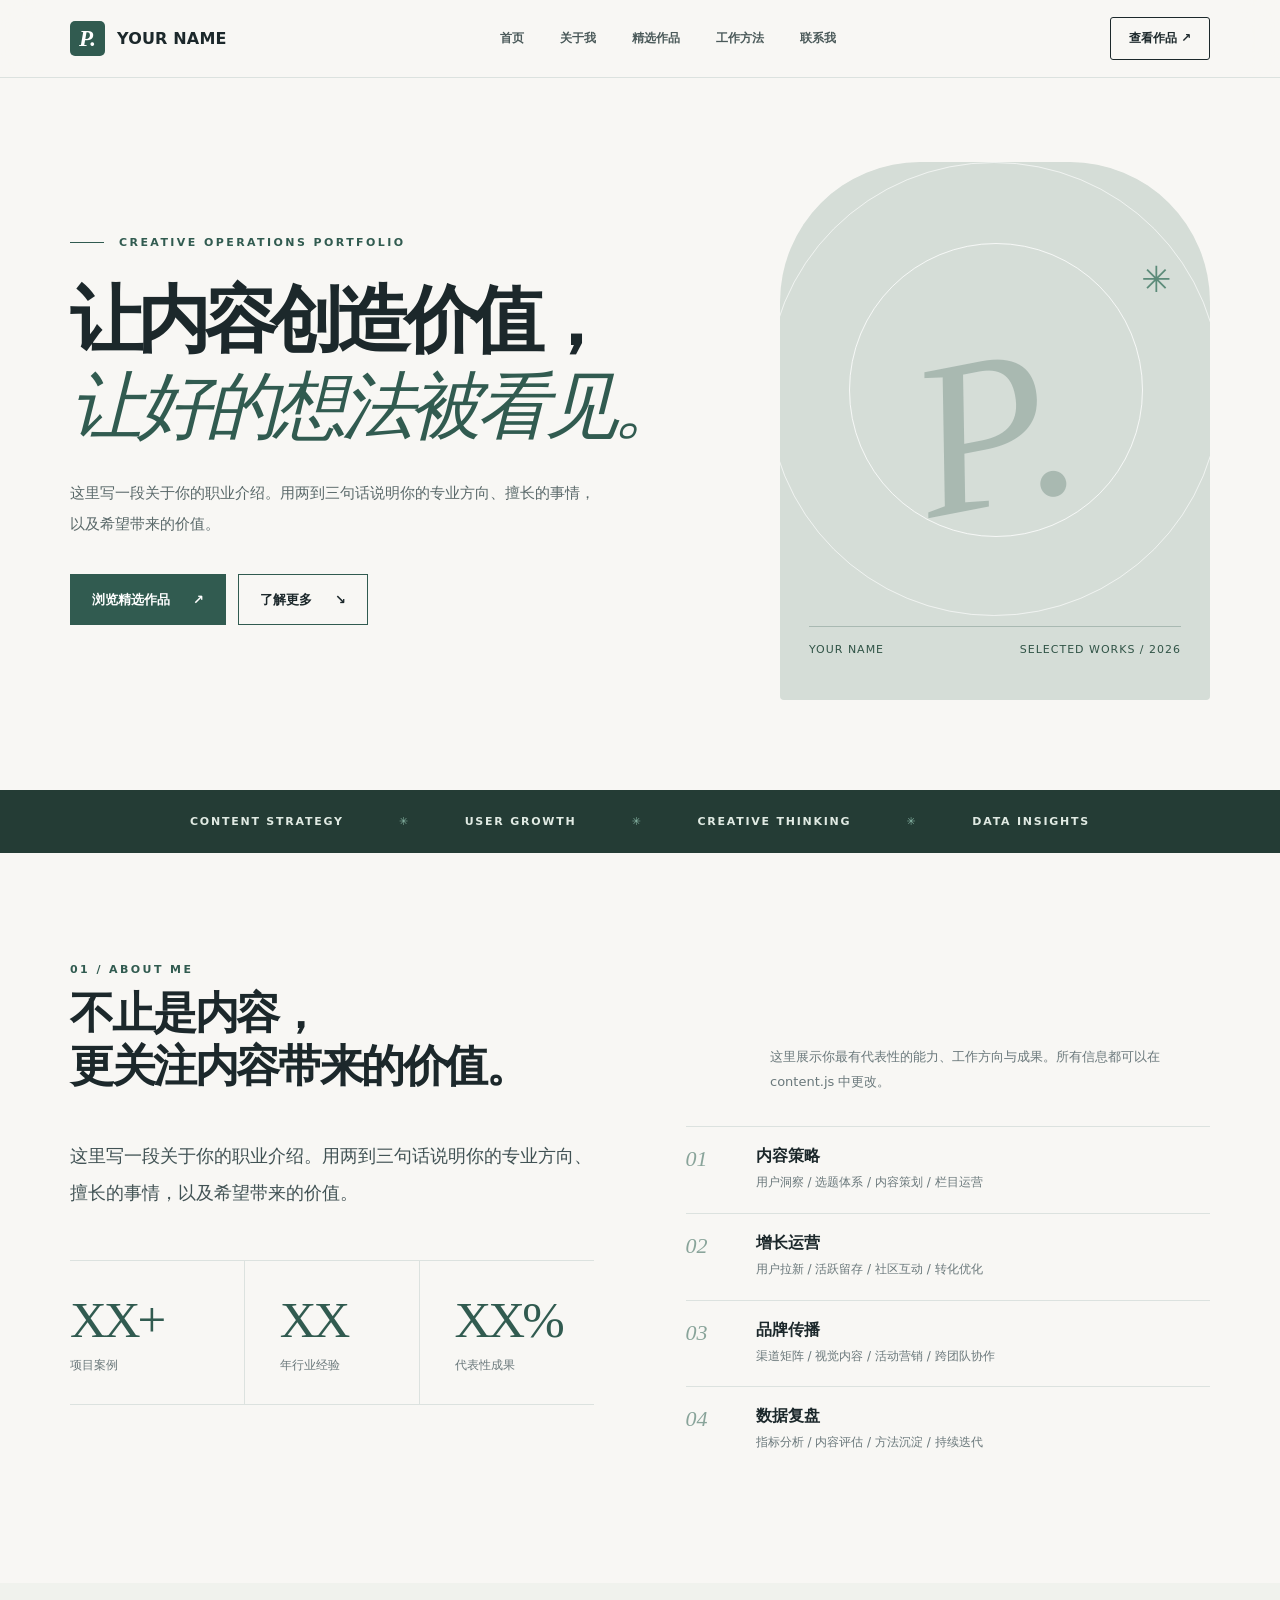
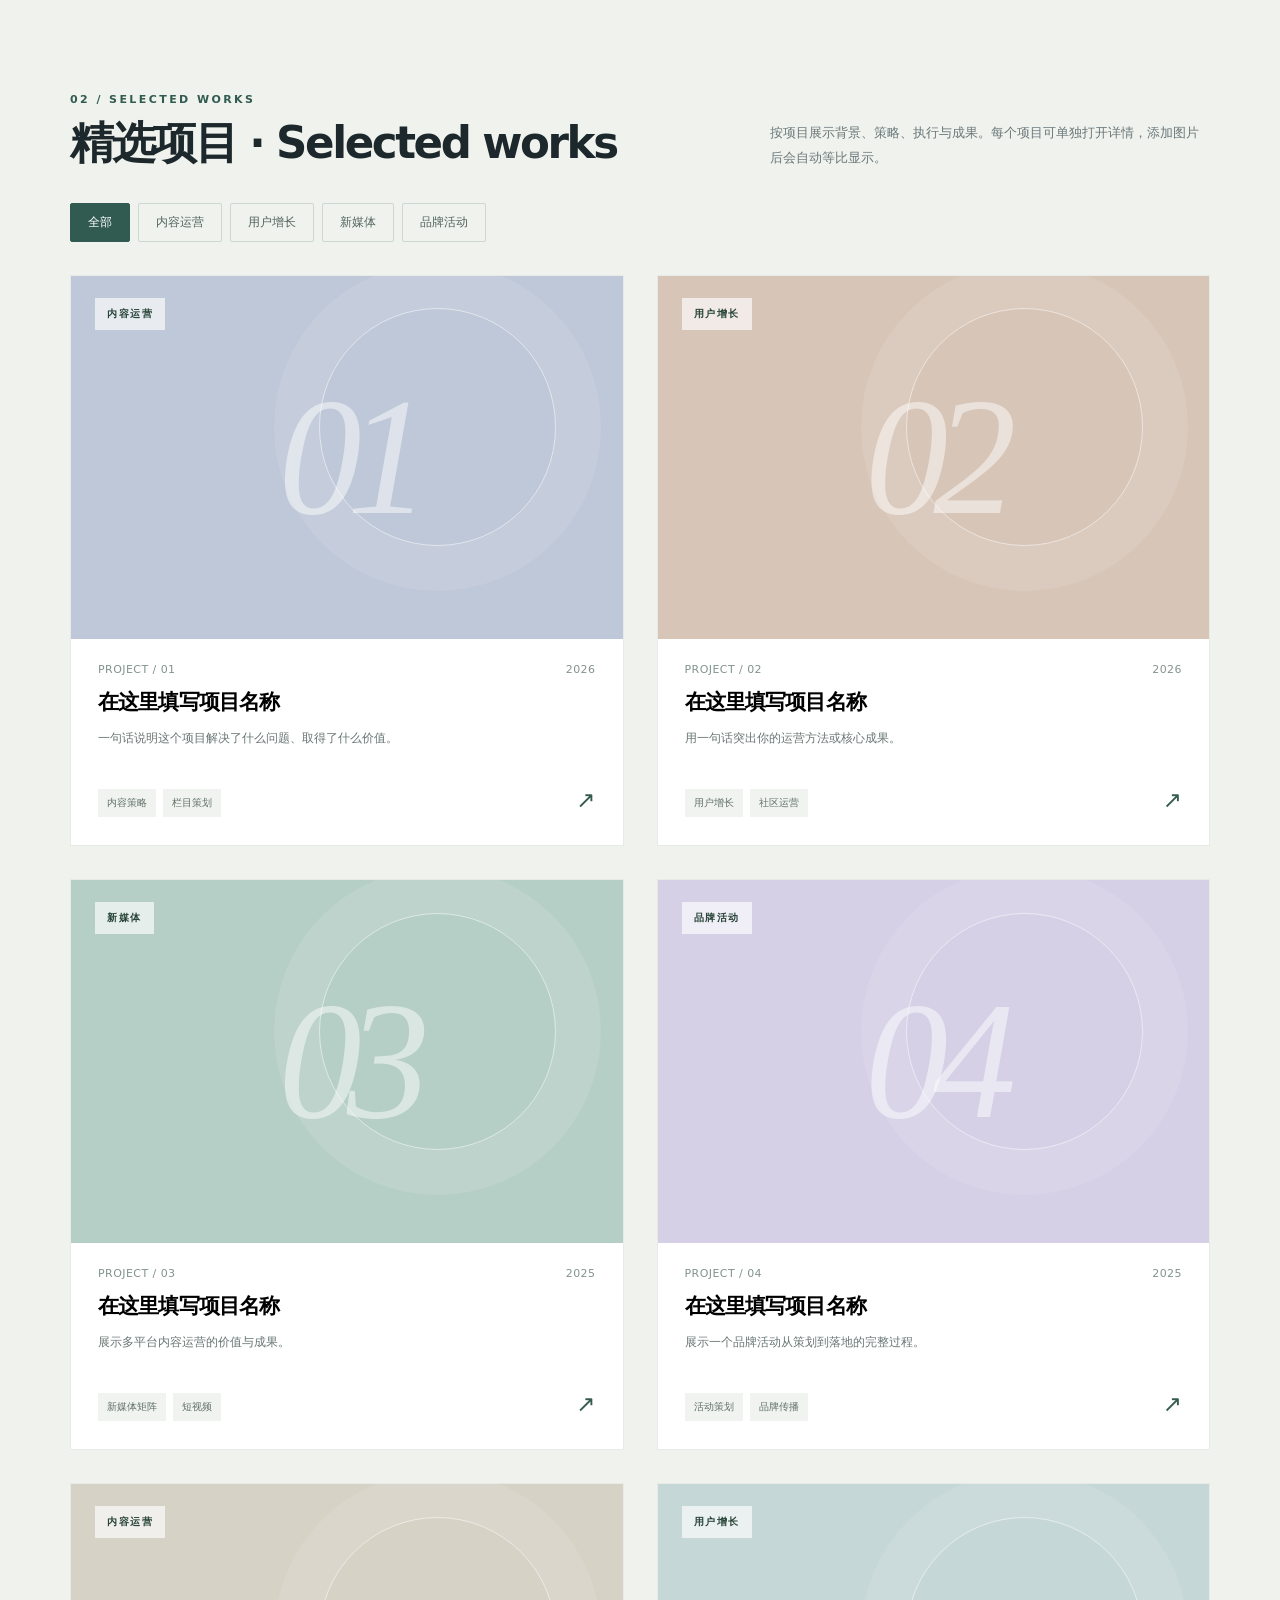
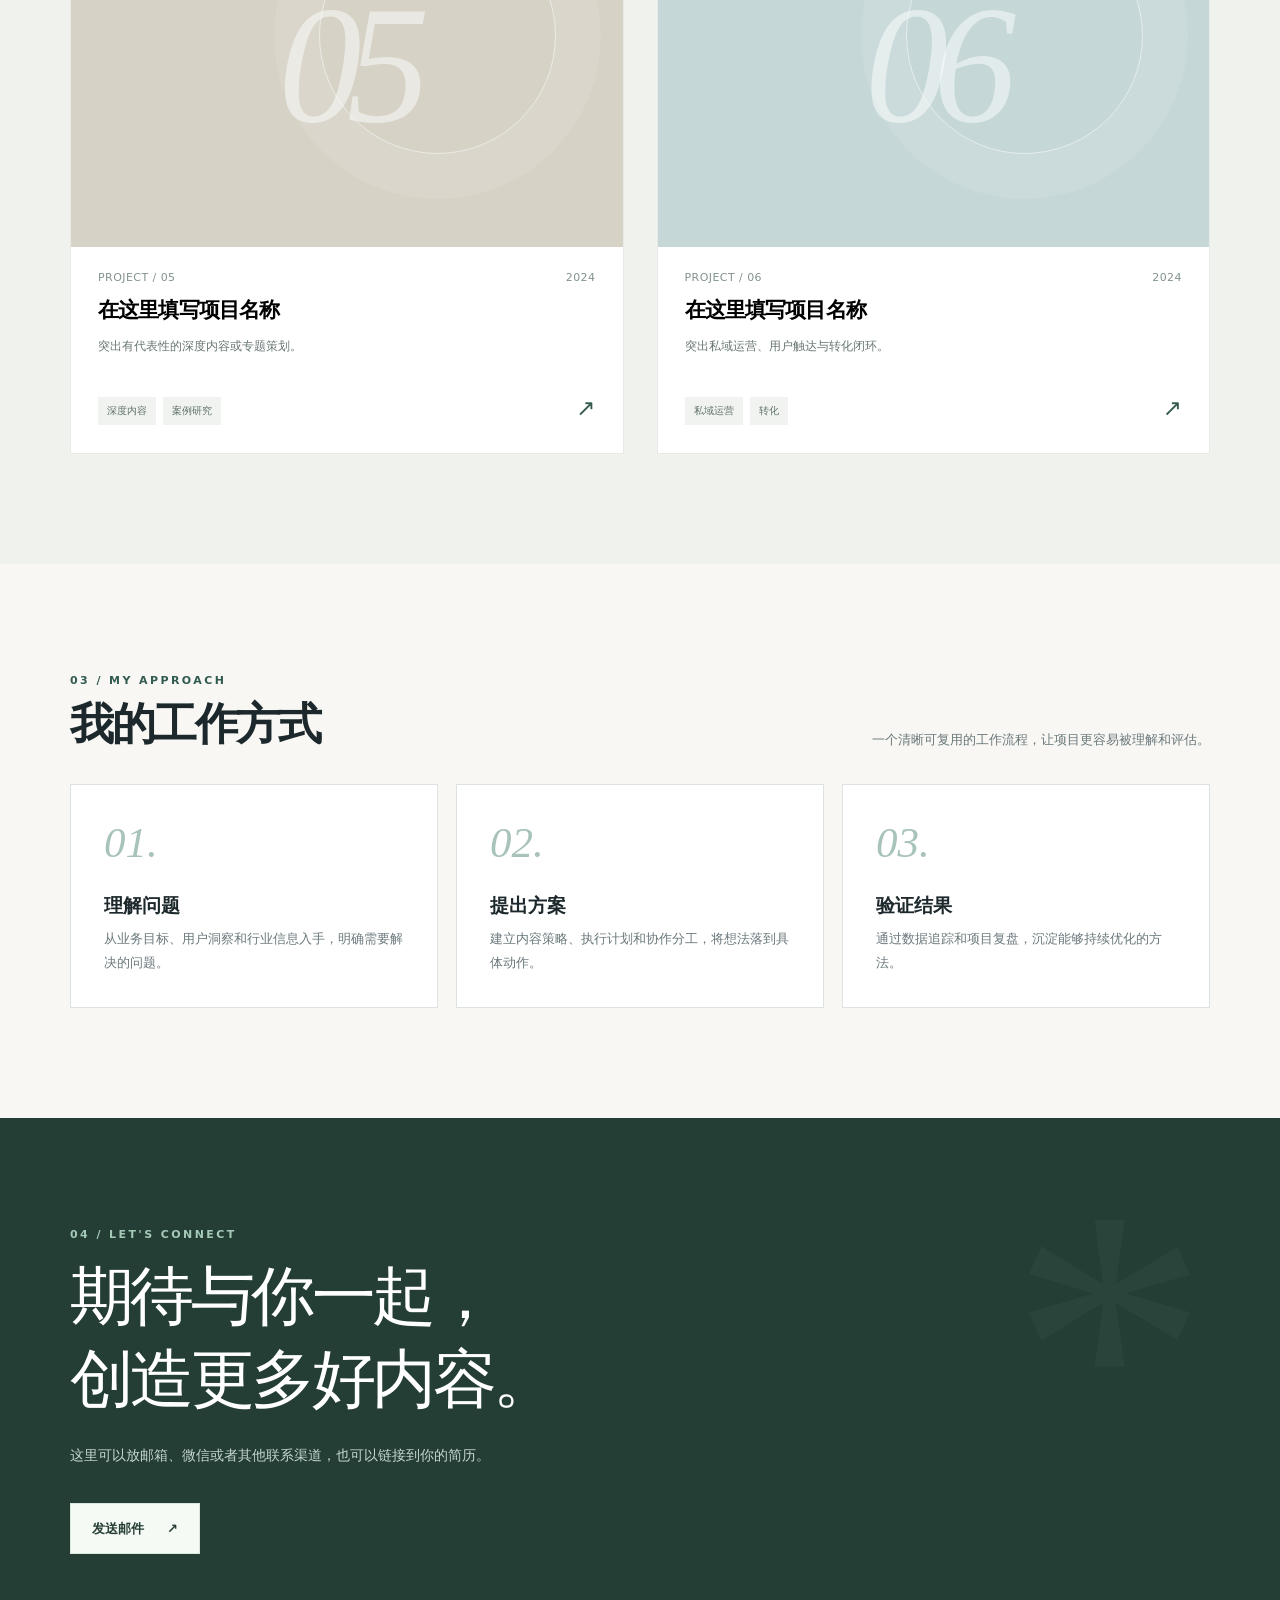
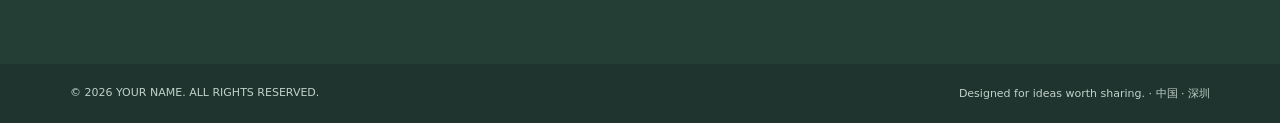
==== index.html @ 435ccd64 "Add files via upload" ====
<!doctype html>
<html lang="zh-CN">
<head>
  <meta charset="utf-8">
  <meta name="viewport" content="width=device-width, initial-scale=1">
  <meta name="theme-color" content="#f8f7f4">
  <title>个人作品集 · Portfolio</title>
  <meta name="description" content="个人内容运营、用户增长与新媒体作品集模板。">
  <style>
    :root{--bg:#f8f7f4;--paper:#fff;--ink:#1c282b;--muted:#6a787b;--edge:#dce2df;--green:#315b50;--green2:#24473e;--soft:#e9eeea;--serif:Georgia,'Times New Roman',serif;--sans:'Noto Sans SC','PingFang SC','Microsoft Yahei',system-ui,sans-serif}
    *{box-sizing:border-box}html{scroll-behavior:smooth;scroll-padding-top:90px}body{margin:0;background:var(--bg);color:var(--ink);font-family:var(--sans);-webkit-font-smoothing:antialiased}body.lock{overflow:hidden}a{color:inherit;text-decoration:none}button{font:inherit;cursor:pointer}button:focus-visible,a:focus-visible{outline:3px solid #80a59b;outline-offset:4px}img{max-width:100%;display:block} ::selection{background:#b9d6ca;color:#132923}
    .container{max-width:1230px;padding:0 45px;margin:auto}.eyebrow{font-size:11px;letter-spacing:.22em;font-weight:700;color:var(--green);text-transform:uppercase}.sectionHead{display:flex;align-items:end;justify-content:space-between;gap:25px;margin-bottom:32px}.sectionHead h2{font-size:clamp(28px,3.4vw,46px);letter-spacing:-.055em;line-height:1.24;margin:11px 0 0;font-weight:660}.sectionHead p{max-width:440px;line-height:1.9;font-size:13px;color:var(--muted);margin:0}
    header{height:78px;position:sticky;top:0;z-index:30;background:rgba(248,247,244,.92);backdrop-filter:blur(18px);border-bottom:1px solid var(--edge)}.topbar{height:100%;display:flex;align-items:center;justify-content:space-between;gap:20px}.brand{display:flex;gap:12px;align-items:center;font-weight:750;font-size:16px;letter-spacing:.01em}.logo{display:grid;place-items:center;background:var(--green);color:white;width:35px;height:35px;font:italic bold 23px var(--serif);border-radius:5px}.topbar nav{display:flex;gap:36px;font-size:12px;font-weight:650;color:#4b5a5a}.topbar nav a:hover{color:var(--green)}.navRight{display:flex;align-items:center;gap:12px}.navAction{font-size:12px;border:1px solid var(--ink);padding:12px 18px;border-radius:3px;font-weight:700;transition:.2s}.navAction:hover{background:var(--ink);color:white}.hamburger{display:none;border:0;background:transparent;padding:8px;font-size:23px}
    .hero{padding-top:84px;padding-bottom:90px}.heroGrid{display:grid;grid-template-columns:1.18fr .82fr;gap:8%;align-items:center}.hero .subline{display:flex;align-items:center;gap:15px;margin-bottom:28px}.smallRule{width:34px;height:1px;background:var(--green)}.hero h1{font-size:clamp(50px,5.7vw,88px);letter-spacing:-.085em;line-height:1.19;margin:0 0 27px;font-weight:650}.hero h1 .line{display:block}.hero h1 .em{color:var(--green);font-family:var(--serif);font-style:italic;font-weight:500;letter-spacing:-.07em}.heroCopy{color:#5a696a;font-size:15px;line-height:2.05;max-width:525px;margin-bottom:35px}.actions{display:flex;flex-wrap:wrap;gap:12px}.btn{border:1px solid var(--green);display:inline-flex;align-items:center;justify-content:center;gap:23px;padding:15px 21px;font-size:13px;font-weight:670;min-height:51px;transition:.2s}.btn.primary{background:var(--green);color:white}.btn.primary:hover{background:var(--green2);transform:translateY(-2px)}.btn.secondary:hover{background:var(--soft)}.heroVisual{background:#d5ddd7;aspect-ratio:4/5;min-height:400px;position:relative;overflow:hidden;border-radius:140px 140px 4px 4px;display:flex;flex-direction:column;align-items:center;justify-content:center;isolation:isolate}.heroVisual:before{content:'';width:68%;aspect-ratio:1;position:absolute;border:1px solid rgba(255,255,255,.8);border-radius:50%;top:15%;left:16%}.heroVisual:after{content:'';width:105%;aspect-ratio:1;position:absolute;border:1px solid rgba(255,255,255,.65);border-radius:50%;top:0;left:-3%}.heroGiant{font:italic 220px var(--serif);color:rgba(42,83,69,.26);z-index:-1;transform:rotate(-11deg)}.heroCaption{position:absolute;bottom:28px;left:29px;right:29px;padding:16px 0;border-top:1px solid rgba(39,75,67,.25);display:flex;justify-content:space-between;font-size:11px;letter-spacing:.09em;color:#315447}.floatingMark{position:absolute;top:18%;right:9%;font-size:36px;color:#5c8b79}
    .ticker{background:#243c35;color:#e0eae3;overflow:hidden}.tickerIn{height:63px;display:flex;align-items:center;gap:55px;white-space:nowrap;font-size:11px;letter-spacing:.16em;font-weight:650;justify-content:center}.tickerDot{color:#87b4a4}
    section{padding:110px 0}.stats{display:grid;grid-template-columns:repeat(3,1fr);border-top:1px solid var(--edge);border-bottom:1px solid var(--edge);margin-top:48px}.stat{padding:30px 25px 30px 0;border-right:1px solid var(--edge)}.stat:not(:first-child){padding-left:35px}.stat:last-child{border:0}.stat strong{font:normal 51px var(--serif);color:var(--green);letter-spacing:-.06em}.stat small{display:block;font-size:12px;color:var(--muted);padding-top:8px}.aboutGrid{display:grid;grid-template-columns:1fr 1fr;gap:8%}.aboutGrid .desc{font-size:18px;line-height:2.05;color:#415254;margin-top:12px}.capability{border-top:1px solid var(--edge);padding:19px 0;display:grid;grid-template-columns:54px 1fr;gap:16px}.capability .num{color:#89a49a;font:italic 22px var(--serif)}.capability h3{margin:0 0 5px;font-size:16px}.capability p{margin:0;color:var(--muted);font-size:12px;line-height:1.8}
    .work{background:#f0f2ed}.filterBar{display:flex;flex-wrap:wrap;gap:8px;margin-bottom:33px}.filter{border:1px solid #cdd8d2;background:transparent;padding:10px 17px;border-radius:2px;font-size:12px;color:#52655e;transition:.2s}.filter.active,.filter:hover{background:#315b50;border-color:#315b50;color:white}.projectGrid{display:grid;grid-template-columns:repeat(2,minmax(0,1fr));gap:33px}.projectCard{background:var(--paper);overflow:hidden;border:1px solid #e7eae6;transition:.3s;cursor:pointer;display:block;text-align:left;padding:0;width:100%}.projectCard:hover{transform:translateY(-5px);box-shadow:0 22px 45px #21413212}.projectImage{aspect-ratio:1.52;position:relative;display:flex;justify-content:center;align-items:center;overflow:hidden;background:var(--accent)}.projectImage img{width:100%;height:100%;object-fit:contain}.projectImage.hasImage{background:#eceeeb}.projectImage .placeholder{font:italic clamp(100px,13vw,200px) var(--serif);color:#ffffff7d;letter-spacing:-.09em;line-height:1;user-select:none}.projectImage .orb{position:absolute;width:43%;aspect-ratio:1;right:12%;top:9%;border-radius:50%;border:1px solid #ffffff8a;box-shadow:0 0 0 45px #ffffff17}.coverLabel{position:absolute;top:22px;left:24px;letter-spacing:.16em;font-size:10px;font-weight:800;color:#284438;background:#ffffffa6;padding:9px 12px}.projectBody{padding:24px 27px 28px}.meta{display:flex;justify-content:space-between;gap:12px;color:#82938d;font-size:11px;margin-bottom:12px;letter-spacing:.04em}.projectBody h3{font-size:21px;letter-spacing:-.04em;margin:0 0 10px;line-height:1.4}.projectBody p{font-size:12px;color:#687674;line-height:1.9;min-height:45px;margin:0 0 17px}.tagRow{display:flex;flex-wrap:wrap;gap:7px}.tag{background:#f0f3ef;padding:7px 9px;color:#607168;font-size:10px}.projectArrow{margin-left:auto;color:#355b4f;font-size:23px;line-height:1}.empty{padding:50px 0;color:var(--muted)}
    .processGrid{display:grid;grid-template-columns:repeat(3,1fr);gap:18px}.step{background:white;padding:33px;min-height:216px;border:1px solid var(--edge)}.step span{font:italic 43px var(--serif);color:#a8c3b8}.step h3{font-size:19px;margin:26px 0 8px}.step p{color:var(--muted);font-size:13px;line-height:1.8;margin:0}
    .contact{background:#243e35;color:#fff;overflow:hidden;position:relative}.contact:after{content:'*';position:absolute;right:7%;top:0;font:italic 400px var(--serif);color:#ffffff07;pointer-events:none}.contact h2{font-size:clamp(42px,5vw,70px);font-weight:500;letter-spacing:-.055em;line-height:1.3;margin:14px 0 20px}.contact p{font-size:14px;color:#c5d6cf;line-height:1.9}.contact .btn{border-color:#dbe6dd;color:#253e35;background:#f6faf5;margin-top:21px}.contact .btn:hover{background:#dfefe4}.contact .eyebrow{color:#a5cab8}footer{background:#1f342e;padding:22px 0;color:#c2d1c9;font-size:11px}footer .container{display:flex;justify-content:space-between;gap:20px}
    .overlay{position:fixed;inset:0;background:#15231de0;z-index:70;display:none;align-items:center;justify-content:center;padding:22px}.overlay.open{display:flex}.dialog{width:min(100%,970px);max-height:93vh;overflow-y:auto;background:#fafbf8;position:relative;padding:52px 60px 60px;border-radius:3px}.close{position:sticky;display:block;margin-left:auto;top:0;z-index:5;background:white;border:1px solid #d3ded6;width:39px;height:39px;font-size:20px}.dialog .eyebrow{margin-top:-22px}.dialog h2{font-size:clamp(28px,4vw,48px);letter-spacing:-.05em;margin:13px 0 12px}.dialog .lede{font-size:15px;color:#6b7973;line-height:1.9;margin-bottom:35px}.detailHero{aspect-ratio:2.15;background:#e1e8df;display:grid;place-items:center;overflow:hidden;margin-bottom:38px;position:relative}.detailHero img{width:100%;height:100%;object-fit:contain}.detailHero span{font:italic 140px var(--serif);color:#fff9}.detailGrid{display:grid;grid-template-columns:180px 1fr;gap:30px;border-top:1px solid #d8e1dc;padding:20px 0}.detailGrid h3{font-size:12px;color:#738479;margin:0;font-weight:700}.detailGrid p,.detailGrid li{font-size:14px;line-height:1.95;color:#324841;margin:0}.detailGrid ol{padding-left:19px;margin:0}.gallery{display:grid;grid-template-columns:repeat(2,1fr);gap:15px;margin-top:30px}.gallery button{padding:0;border:0;background:white;cursor:zoom-in}.gallery img{width:100%;height:auto;display:block}.lightbox{position:fixed;inset:0;background:#0b1717ec;z-index:90;display:none;align-items:center;justify-content:center;padding:25px;cursor:zoom-out}.lightbox.open{display:flex}.lightbox img{max-width:95vw;max-height:90vh;width:auto;height:auto;object-fit:contain}
    @media(max-width:900px){.container{padding:0 28px}.heroGrid{gap:5%}.hero h1{font-size:clamp(44px,6vw,74px)}.heroVisual{min-height:320px}.heroGiant{font-size:170px}.projectGrid{gap:20px}}
    @media(max-width:690px){header{height:67px}.container{padding:0 20px}.topbar nav{display:none;position:absolute;top:67px;left:0;right:0;background:var(--bg);padding:23px;flex-direction:column;gap:25px;border-bottom:1px solid var(--edge)}.topbar nav.show{display:flex}.hamburger{display:block}.navAction{padding:10px 12px}.hero{padding-top:52px;padding-bottom:60px}.heroGrid{grid-template-columns:1fr;gap:43px}.hero h1{font-size:clamp(42px,11vw,72px)}.heroVisual{width:100%;max-width:450px;margin:auto;min-height:340px;aspect-ratio:1/1}.heroGiant{font-size:150px}.tickerIn{justify-content:flex-start;gap:27px;font-size:10px;overflow:hidden}.sectionHead{display:block}.sectionHead p{margin-top:14px}section{padding:70px 0}.aboutGrid{grid-template-columns:1fr;gap:32px}.stats{margin-top:30px}.stat{padding:22px 10px 20px 0}.stat:not(:first-child){padding-left:15px}.stat strong{font-size:32px}.stat small{font-size:10px}.projectGrid{grid-template-columns:1fr;gap:22px}.projectBody p{min-height:0}.processGrid{grid-template-columns:1fr}.step{min-height:0}.contact h2{font-size:42px}footer .container{flex-wrap:wrap}.dialog{padding:25px 23px 38px;max-height:95vh}.dialog .eyebrow{margin-top:0}.detailGrid{grid-template-columns:1fr;gap:12px}.gallery{grid-template-columns:1fr}}
    @media(prefers-reduced-motion:reduce){html{scroll-behavior:auto}.projectCard,.btn{transition:none}}
  </style>
  <script defer src="content.js"></script>
  <script defer src="site-loader.js"></script>
  <script defer src="script.js"></script>
</head>
<body>
<header><div class="container topbar">
  <a class="brand" href="#home"><span class="logo">P.</span><span id="navBrand">PORTFOLIO</span></a>
  <nav id="mainNav" aria-label="主导航"><a href="#home">首页</a><a href="#about">关于我</a><a href="#works">精选作品</a><a href="#method">工作方法</a><a href="#contact">联系我</a></nav>
  <div class="navRight"><a class="navAction" href="#works">查看作品 ↗</a><button class="hamburger" id="menuBtn" aria-label="打开菜单" aria-expanded="false">☰</button></div>
</div></header>
<main>
  <div id="home" class="container hero"><div class="heroGrid">
    <div><div class="subline"><span class="smallRule"></span><span class="eyebrow">CREATIVE OPERATIONS PORTFOLIO</span></div>
      <h1 id="tagline">让内容创造价值，<span class="line em">让好的想法被看见。</span></h1>
      <div class="heroCopy" id="intro"></div>
      <div class="actions"><a class="btn primary" href="#works">浏览精选作品 <span aria-hidden="true">↗</span></a><a class="btn secondary" href="#about">了解更多 <span aria-hidden="true">↘</span></a></div>
    </div>
    <div class="heroVisual" aria-label="装饰性视觉区，可自行替换为照片"><span class="floatingMark">✳</span><div class="heroGiant">P.</div><div class="heroCaption"><span id="coverName">YOUR NAME</span><span>SELECTED WORKS / 2026</span></div></div>
  </div></div>
  <div class="ticker"><div class="container tickerIn"><span>CONTENT STRATEGY</span><span class="tickerDot">✳</span><span>USER GROWTH</span><span class="tickerDot">✳</span><span>CREATIVE THINKING</span><span class="tickerDot">✳</span><span>DATA INSIGHTS</span></div></div>
  <section id="about"><div class="container"><div class="sectionHead"><div><div class="eyebrow">01 / ABOUT ME</div><h2>不止是内容，<br>更关注内容带来的价值。</h2></div><p>这里展示你最有代表性的能力、工作方向与成果。所有信息都可以在 content.js 中更改。</p></div>
    <div class="aboutGrid"><div><p class="desc" id="aboutDesc"></p><div class="stats" id="stats"></div></div><div id="expertise"></div></div>
  </div></section>
  <section class="work" id="works"><div class="container"><div class="sectionHead"><div><div class="eyebrow">02 / SELECTED WORKS</div><h2>精选项目 · Selected works</h2></div><p>按项目展示背景、策略、执行与成果。每个项目可单独打开详情，添加图片后会自动等比显示。</p></div><div id="filters" class="filterBar" role="group" aria-label="按项目类型筛选"></div><div class="projectGrid" id="projectGrid"></div></div></section>
  <section id="method"><div class="container"><div class="sectionHead"><div><div class="eyebrow">03 / MY APPROACH</div><h2>我的工作方式</h2></div><p>一个清晰可复用的工作流程，让项目更容易被理解和评估。</p></div><div class="processGrid"><article class="step"><span>01.</span><h3>理解问题</h3><p>从业务目标、用户洞察和行业信息入手，明确需要解决的问题。</p></article><article class="step"><span>02.</span><h3>提出方案</h3><p>建立内容策略、执行计划和协作分工，将想法落到具体动作。</p></article><article class="step"><span>03.</span><h3>验证结果</h3><p>通过数据追踪和项目复盘，沉淀能够持续优化的方法。</p></article></div></div></section>
  <section class="contact" id="contact"><div class="container"><div class="eyebrow">04 / LET'S CONNECT</div><h2>期待与你一起，<br>创造更多好内容。</h2><p>这里可以放邮箱、微信或者其他联系渠道，也可以链接到你的简历。</p><a id="emailLink" class="btn" href="mailto:yourname@example.com">发送邮件 <span>↗</span></a><span id="resumeSlot"></span></div></section>
</main>
<footer><div class="container"><span>© <span id="year"></span> <span id="footerName">YOUR NAME</span>. ALL RIGHTS RESERVED.</span><span>Designed for ideas worth sharing. · <span id="footerLocation"></span></span></div></footer>
<div class="overlay" id="overlay" role="presentation"><div class="dialog" id="dialog" role="dialog" aria-modal="true" aria-label="项目详情" tabindex="-1"><button class="close" id="closeModal" aria-label="关闭详情">×</button><div id="detailContent"></div></div></div>
<div class="lightbox" id="lightbox" role="dialog" aria-modal="true" aria-label="放大查看作品图片" tabindex="-1"><img id="lightboxImage" alt="作品图片放大预览"></div>
</body></html>
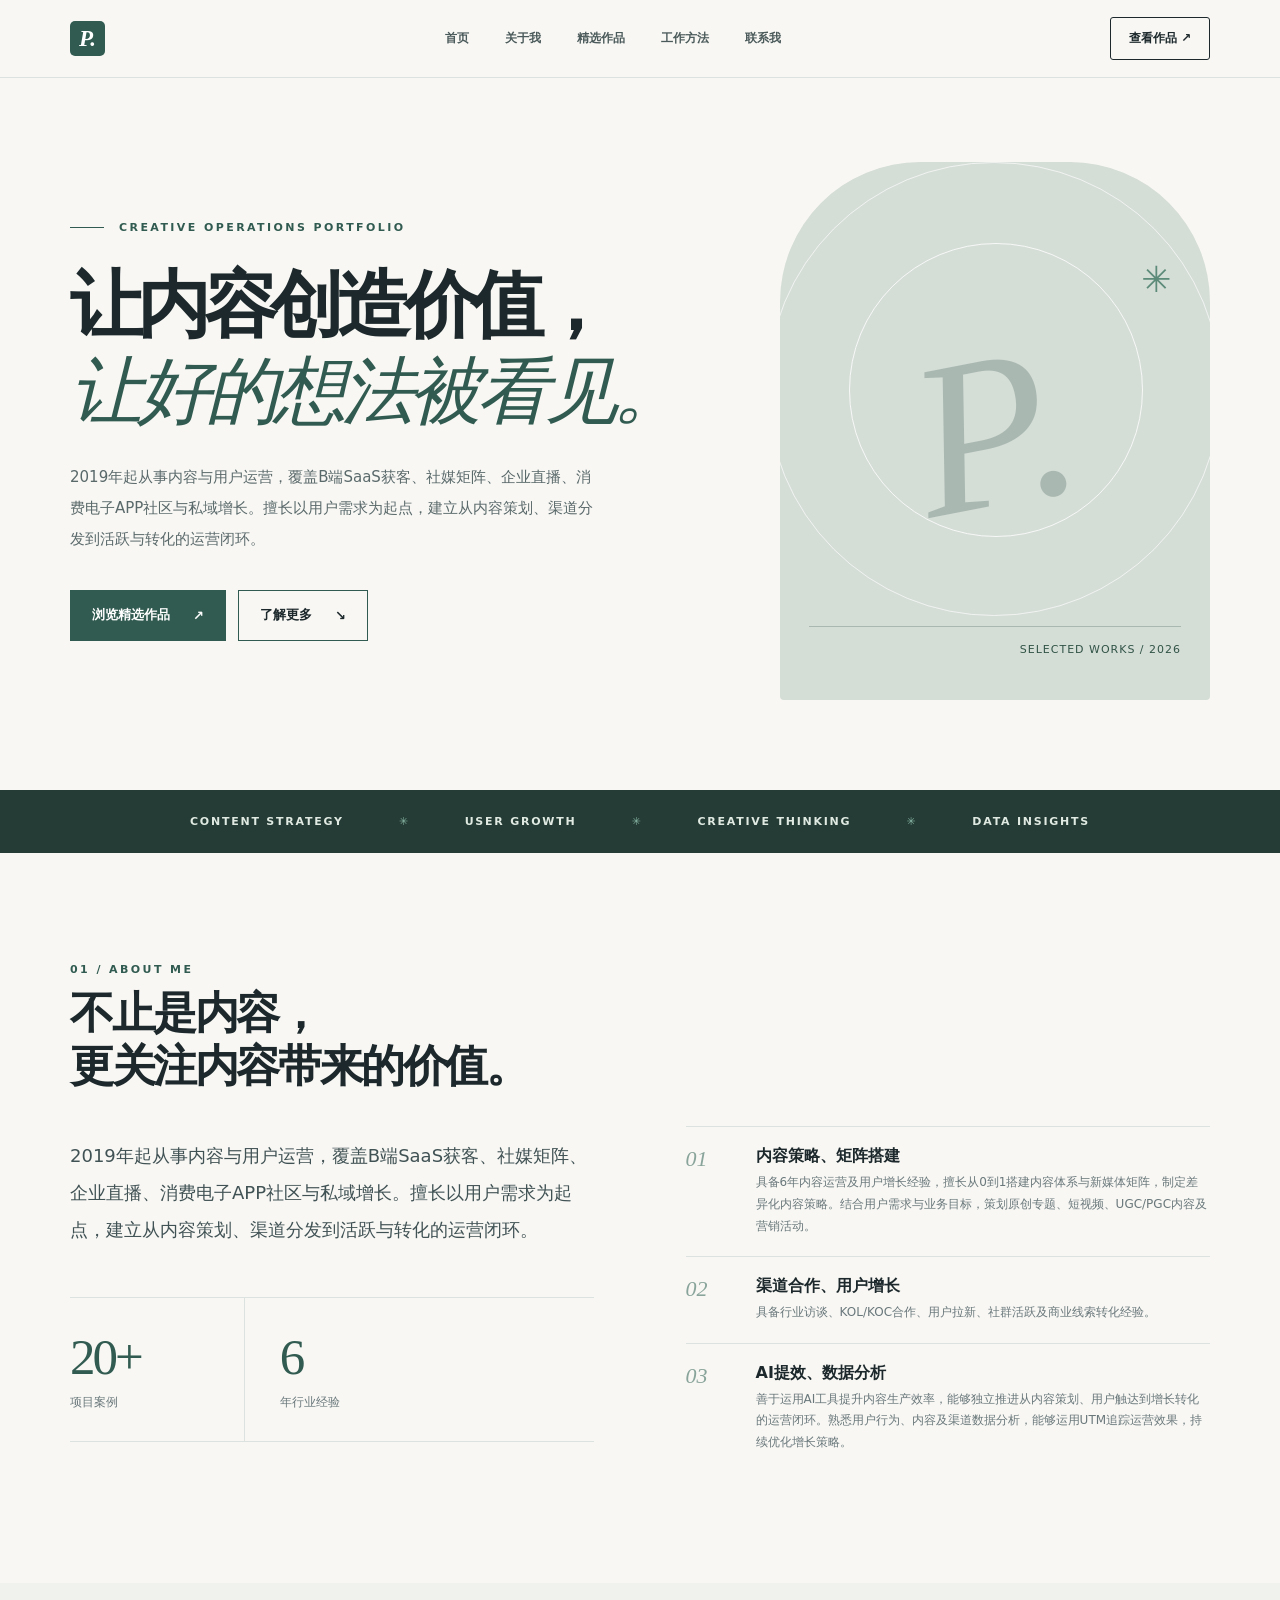
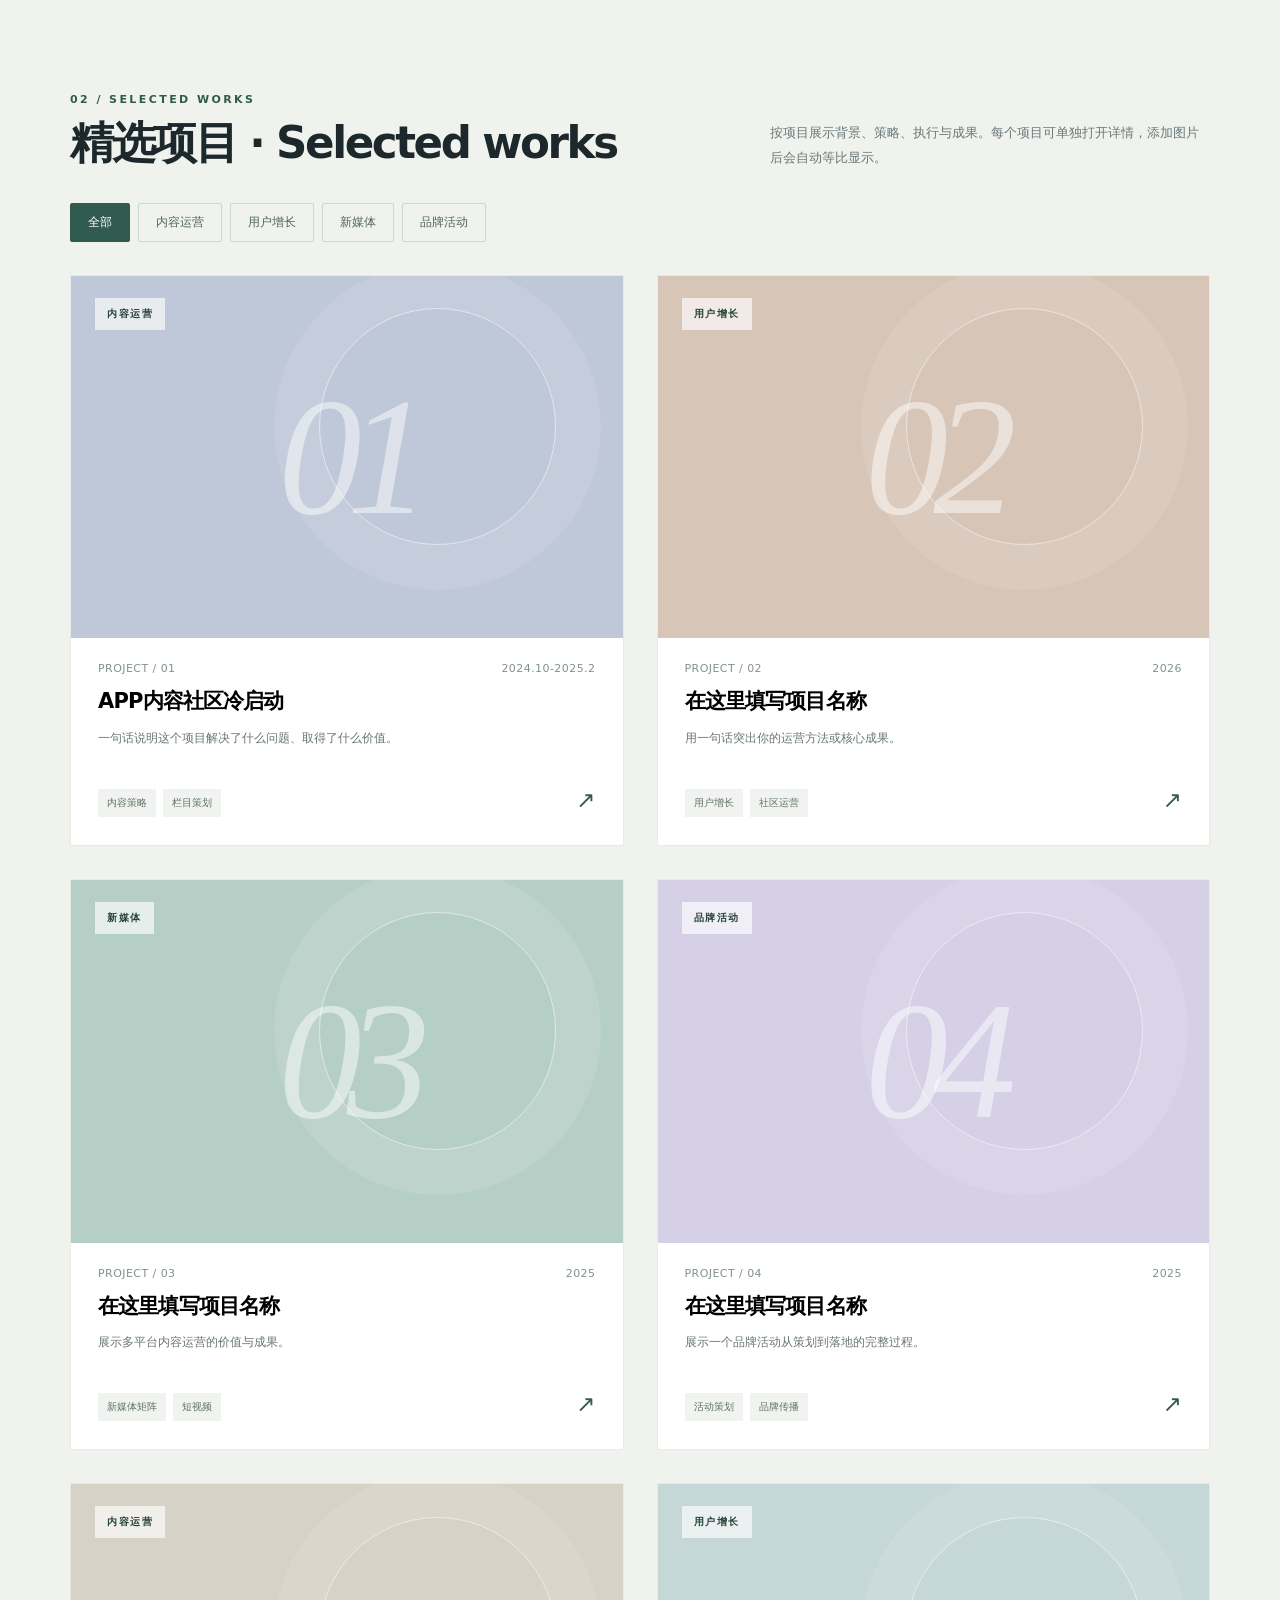
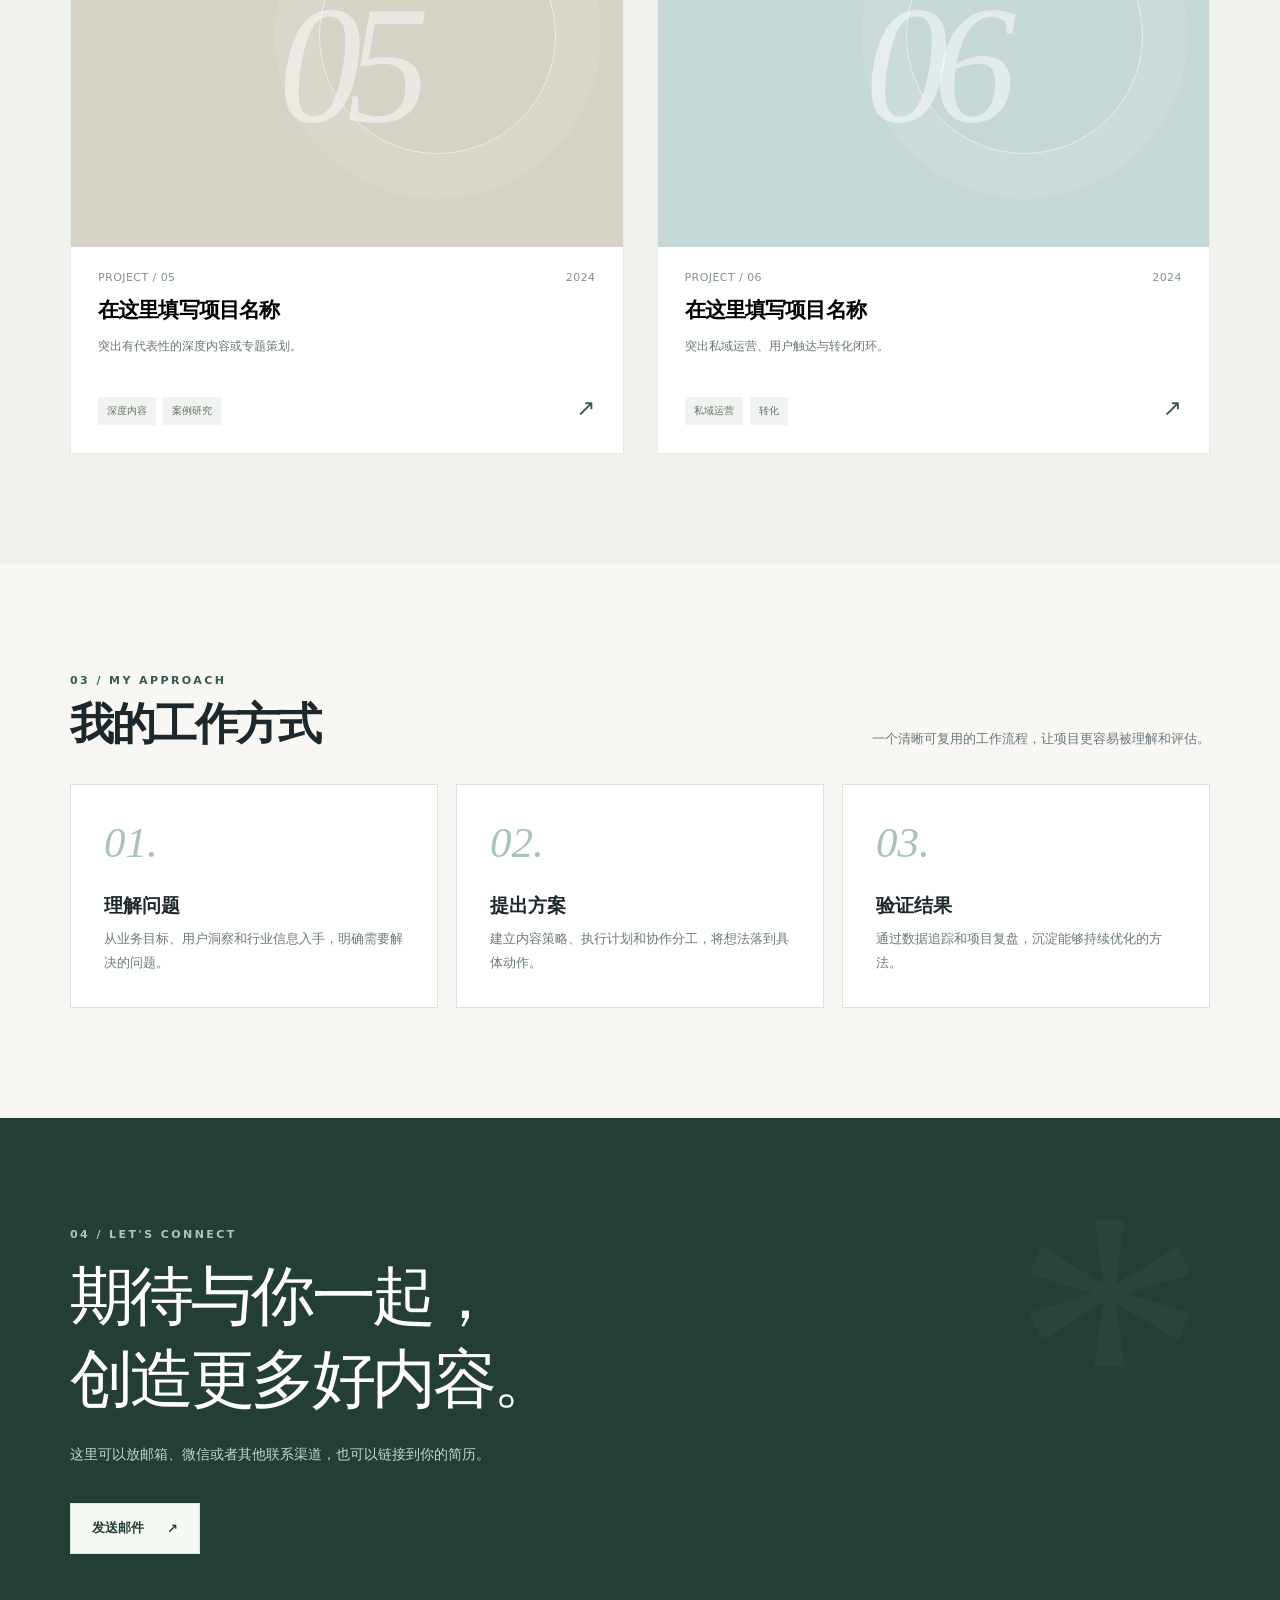
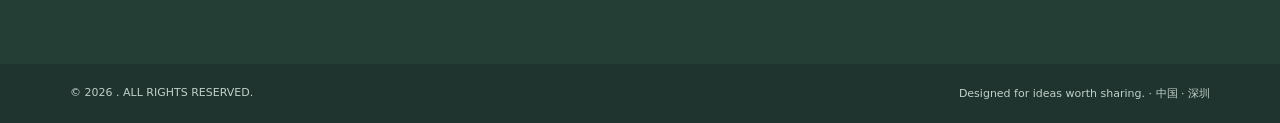
==== commit e7b5e242: "Clear content in 'About Me' section Removed placeholder text from the 'About Me' section." ====
--- a/index.html
+++ b/index.html
@@ -42,7 +42,7 @@
     <div class="heroVisual" aria-label="装饰性视觉区，可自行替换为照片"><span class="floatingMark">✳</span><div class="heroGiant">P.</div><div class="heroCaption"><span id="coverName">YOUR NAME</span><span>SELECTED WORKS / 2026</span></div></div>
   </div></div>
   <div class="ticker"><div class="container tickerIn"><span>CONTENT STRATEGY</span><span class="tickerDot">✳</span><span>USER GROWTH</span><span class="tickerDot">✳</span><span>CREATIVE THINKING</span><span class="tickerDot">✳</span><span>DATA INSIGHTS</span></div></div>
-  <section id="about"><div class="container"><div class="sectionHead"><div><div class="eyebrow">01 / ABOUT ME</div><h2>不止是内容，<br>更关注内容带来的价值。</h2></div><p>这里展示你最有代表性的能力、工作方向与成果。所有信息都可以在 content.js 中更改。</p></div>
+  <section id="about"><div class="container"><div class="sectionHead"><div><div class="eyebrow">01 / ABOUT ME</div><h2>不止是内容，<br>更关注内容带来的价值。</h2></div><p></p></div>
     <div class="aboutGrid"><div><p class="desc" id="aboutDesc"></p><div class="stats" id="stats"></div></div><div id="expertise"></div></div>
   </div></section>
   <section class="work" id="works"><div class="container"><div class="sectionHead"><div><div class="eyebrow">02 / SELECTED WORKS</div><h2>精选项目 · Selected works</h2></div><p>按项目展示背景、策略、执行与成果。每个项目可单独打开详情，添加图片后会自动等比显示。</p></div><div id="filters" class="filterBar" role="group" aria-label="按项目类型筛选"></div><div class="projectGrid" id="projectGrid"></div></div></section>
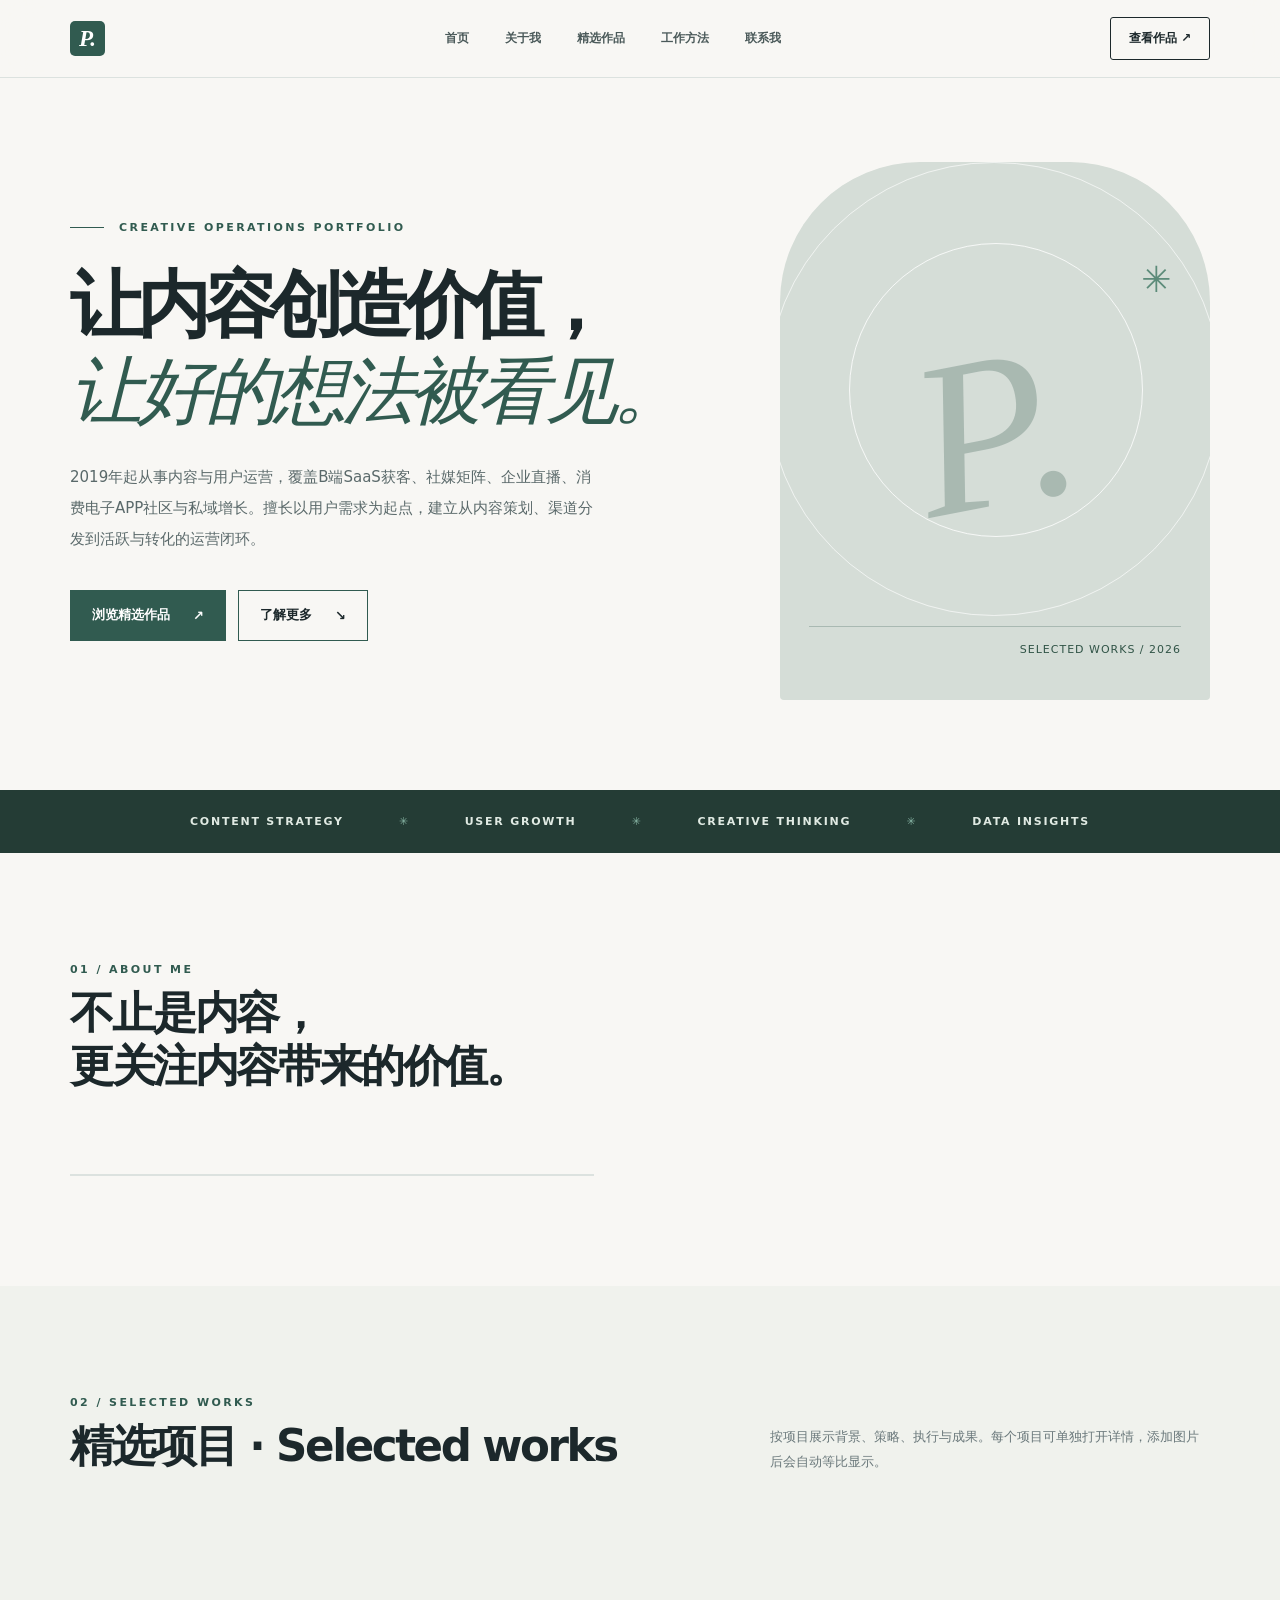
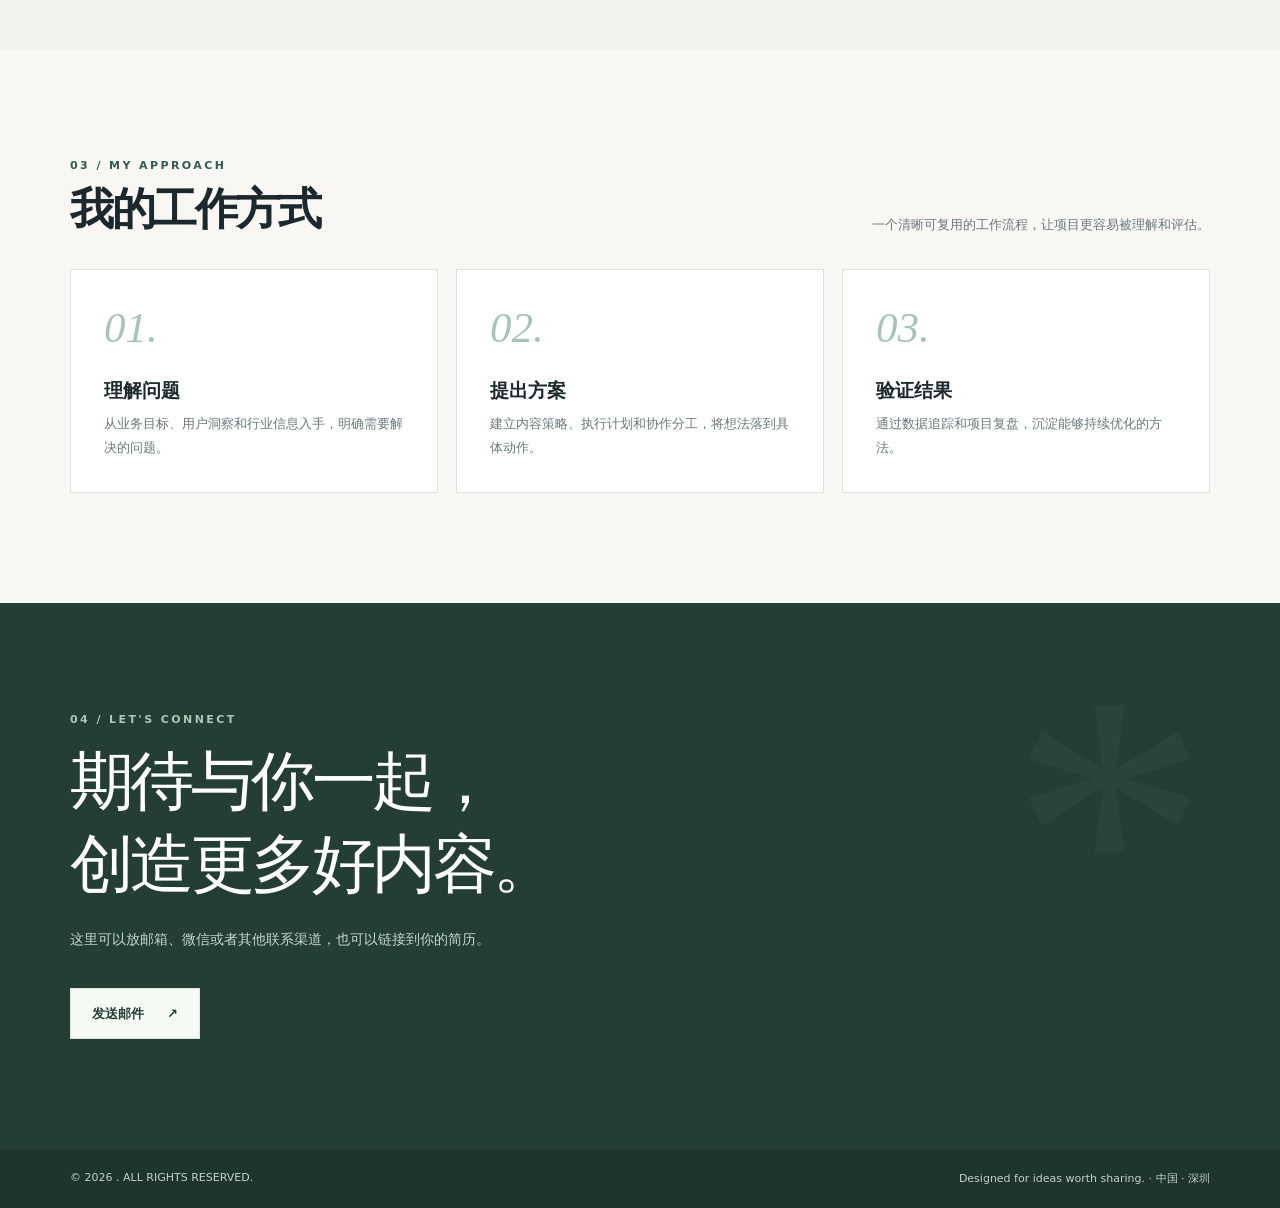
==== commit 8991d91e: "Refactor about section layout in index.html" ====
--- a/index.html
+++ b/index.html
@@ -43,7 +43,7 @@
   </div></div>
   <div class="ticker"><div class="container tickerIn"><span>CONTENT STRATEGY</span><span class="tickerDot">✳</span><span>USER GROWTH</span><span class="tickerDot">✳</span><span>CREATIVE THINKING</span><span class="tickerDot">✳</span><span>DATA INSIGHTS</span></div></div>
   <section id="about"><div class="container"><div class="sectionHead"><div><div class="eyebrow">01 / ABOUT ME</div><h2>不止是内容，<br>更关注内容带来的价值。</h2></div><p></p></div>
-    <div class="aboutGrid"><div><p class="desc" id="aboutDesc"></p><div class="stats" id="stats"></div></div><div id="expertise"></div></div>
+    <div class="aboutGrid"><div><div class="stats" id="stats"></div></div><div id="expertise"></div></div>
   </div></section>
   <section class="work" id="works"><div class="container"><div class="sectionHead"><div><div class="eyebrow">02 / SELECTED WORKS</div><h2>精选项目 · Selected works</h2></div><p>按项目展示背景、策略、执行与成果。每个项目可单独打开详情，添加图片后会自动等比显示。</p></div><div id="filters" class="filterBar" role="group" aria-label="按项目类型筛选"></div><div class="projectGrid" id="projectGrid"></div></div></section>
   <section id="method"><div class="container"><div class="sectionHead"><div><div class="eyebrow">03 / MY APPROACH</div><h2>我的工作方式</h2></div><p>一个清晰可复用的工作流程，让项目更容易被理解和评估。</p></div><div class="processGrid"><article class="step"><span>01.</span><h3>理解问题</h3><p>从业务目标、用户洞察和行业信息入手，明确需要解决的问题。</p></article><article class="step"><span>02.</span><h3>提出方案</h3><p>建立内容策略、执行计划和协作分工，将想法落到具体动作。</p></article><article class="step"><span>03.</span><h3>验证结果</h3><p>通过数据追踪和项目复盘，沉淀能够持续优化的方法。</p></article></div></div></section>
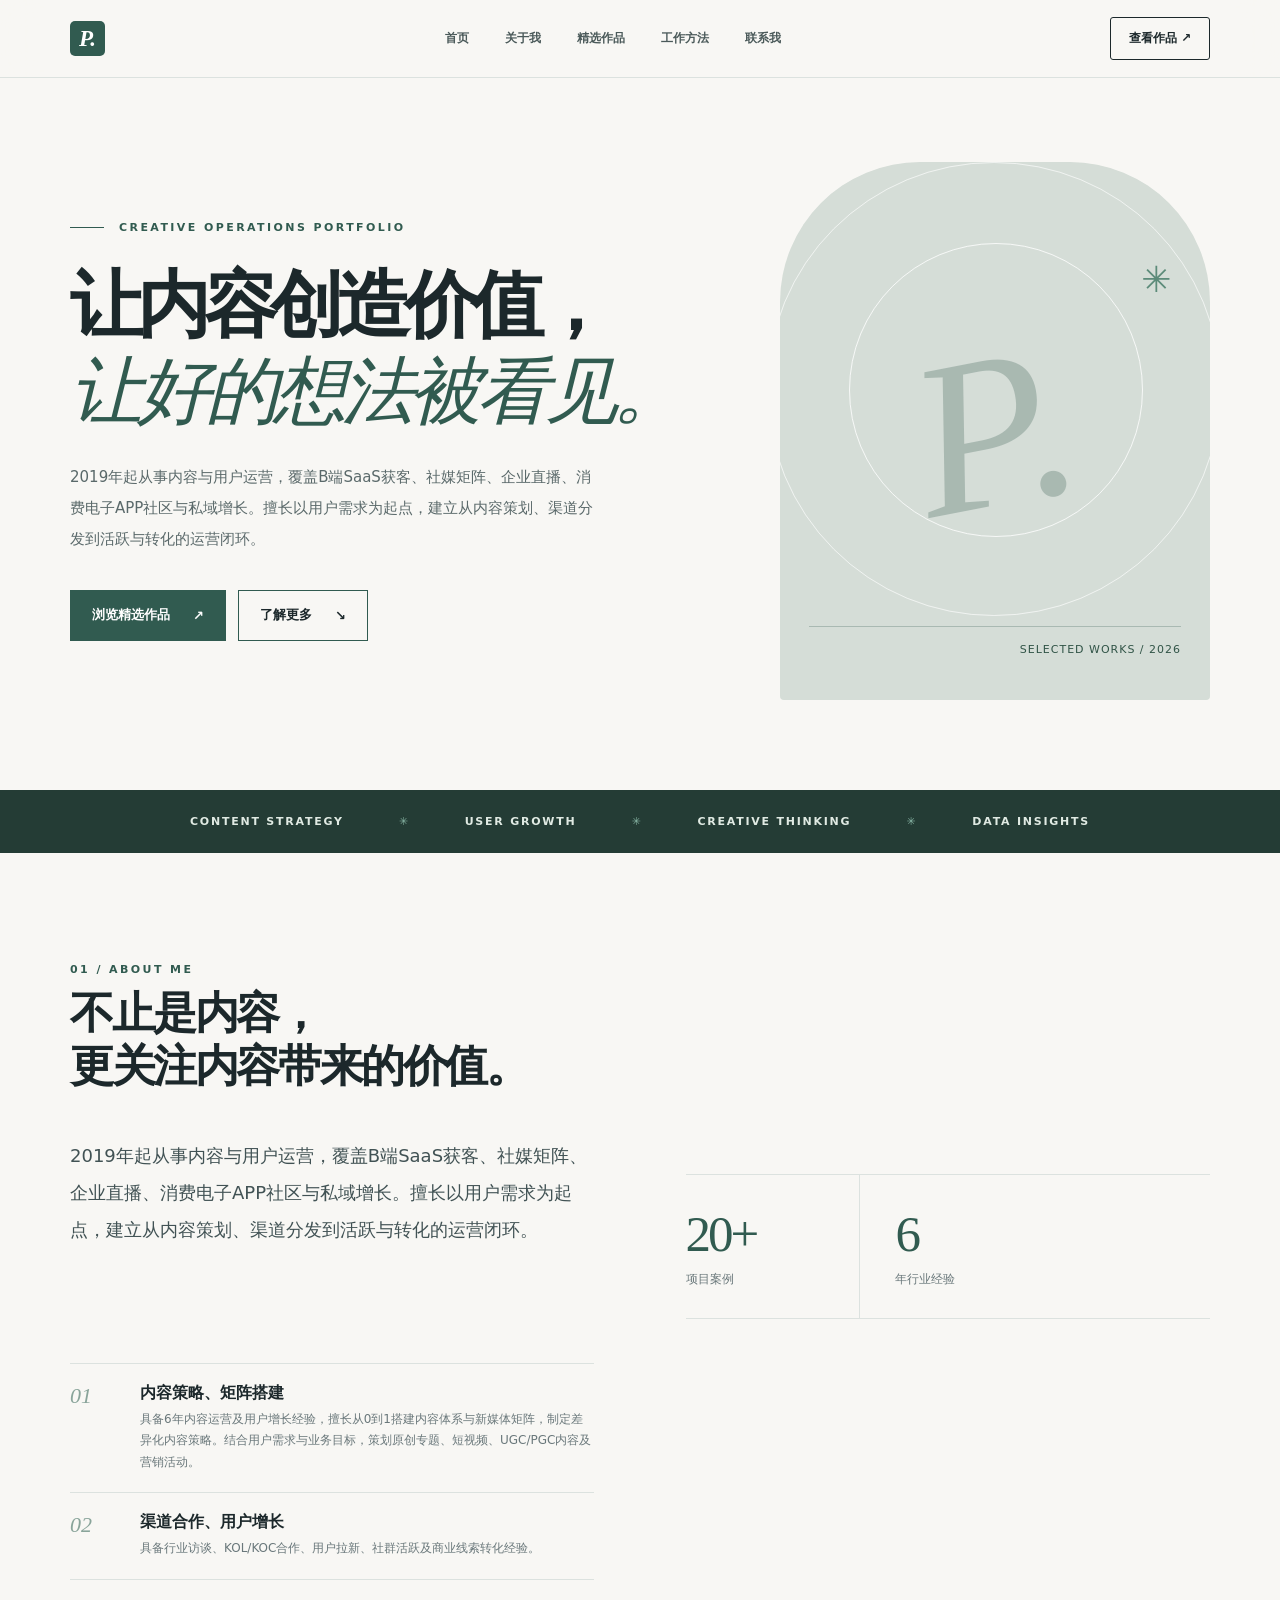
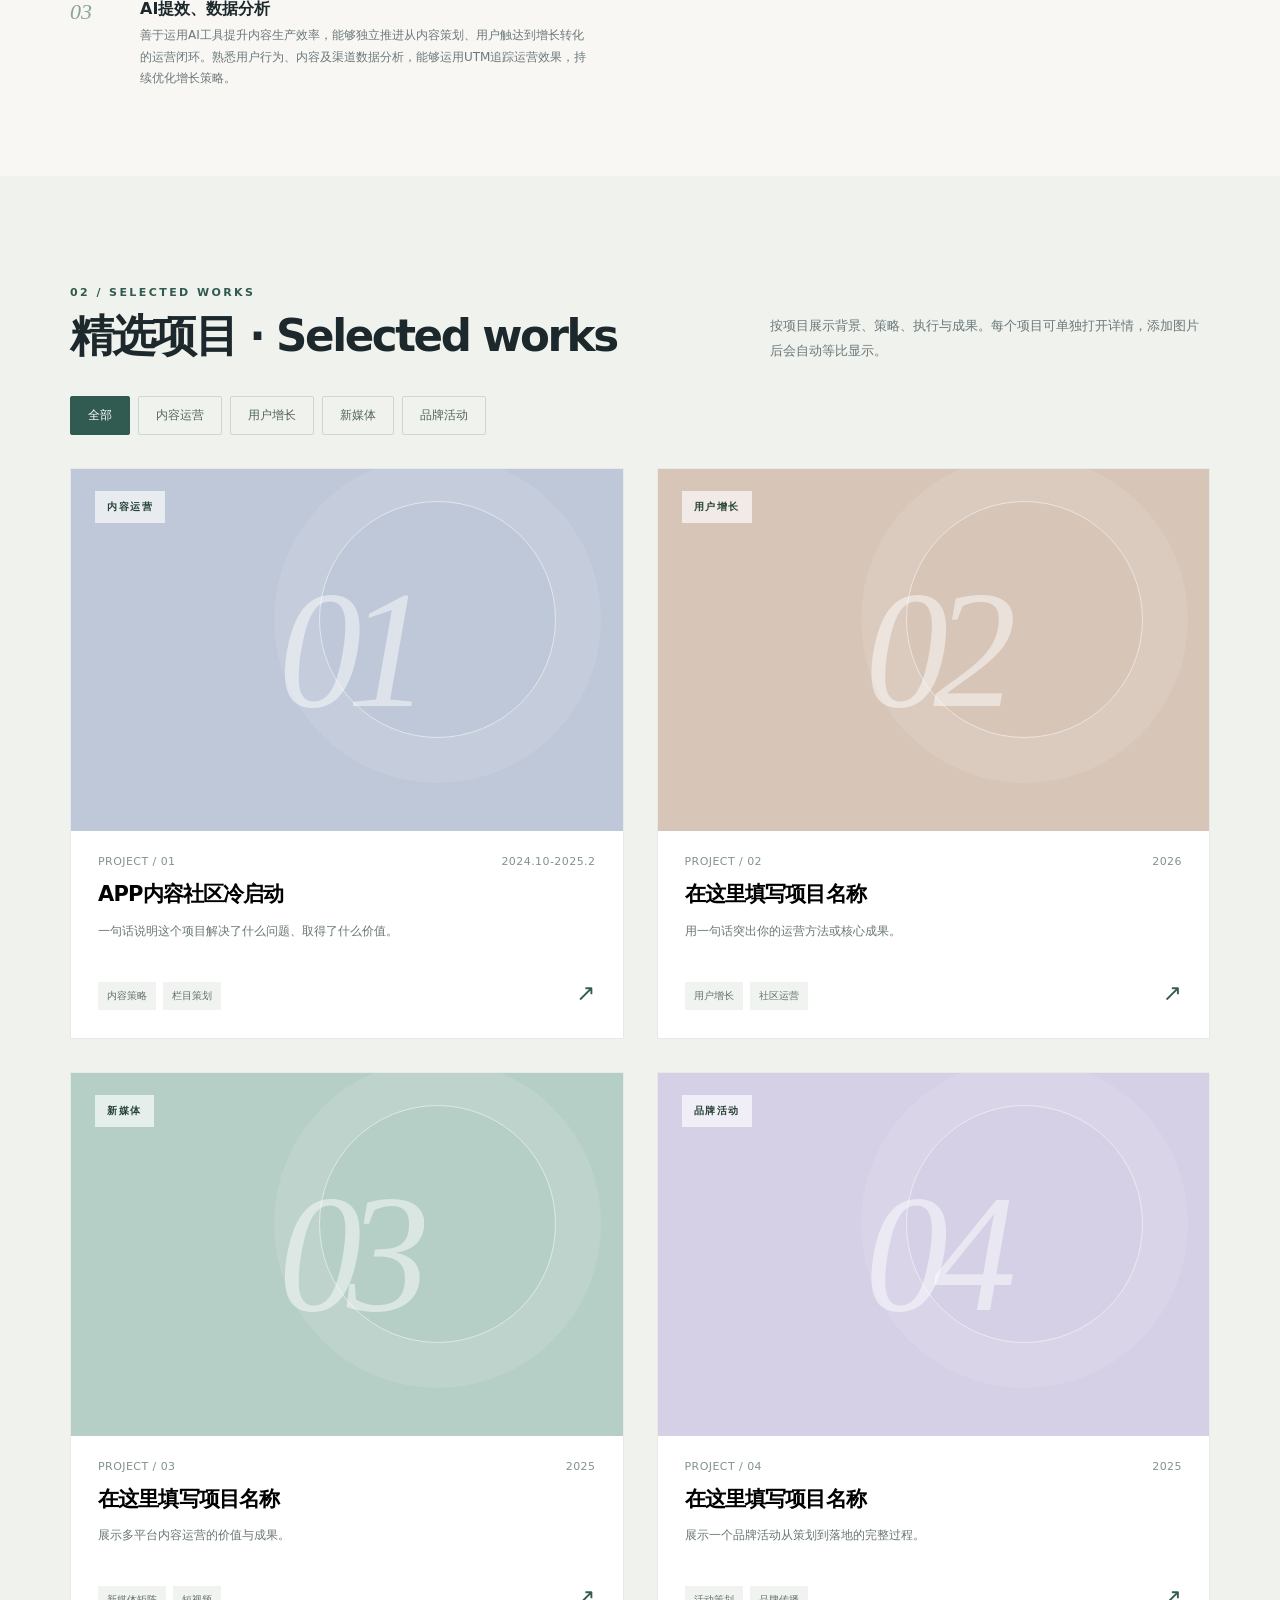
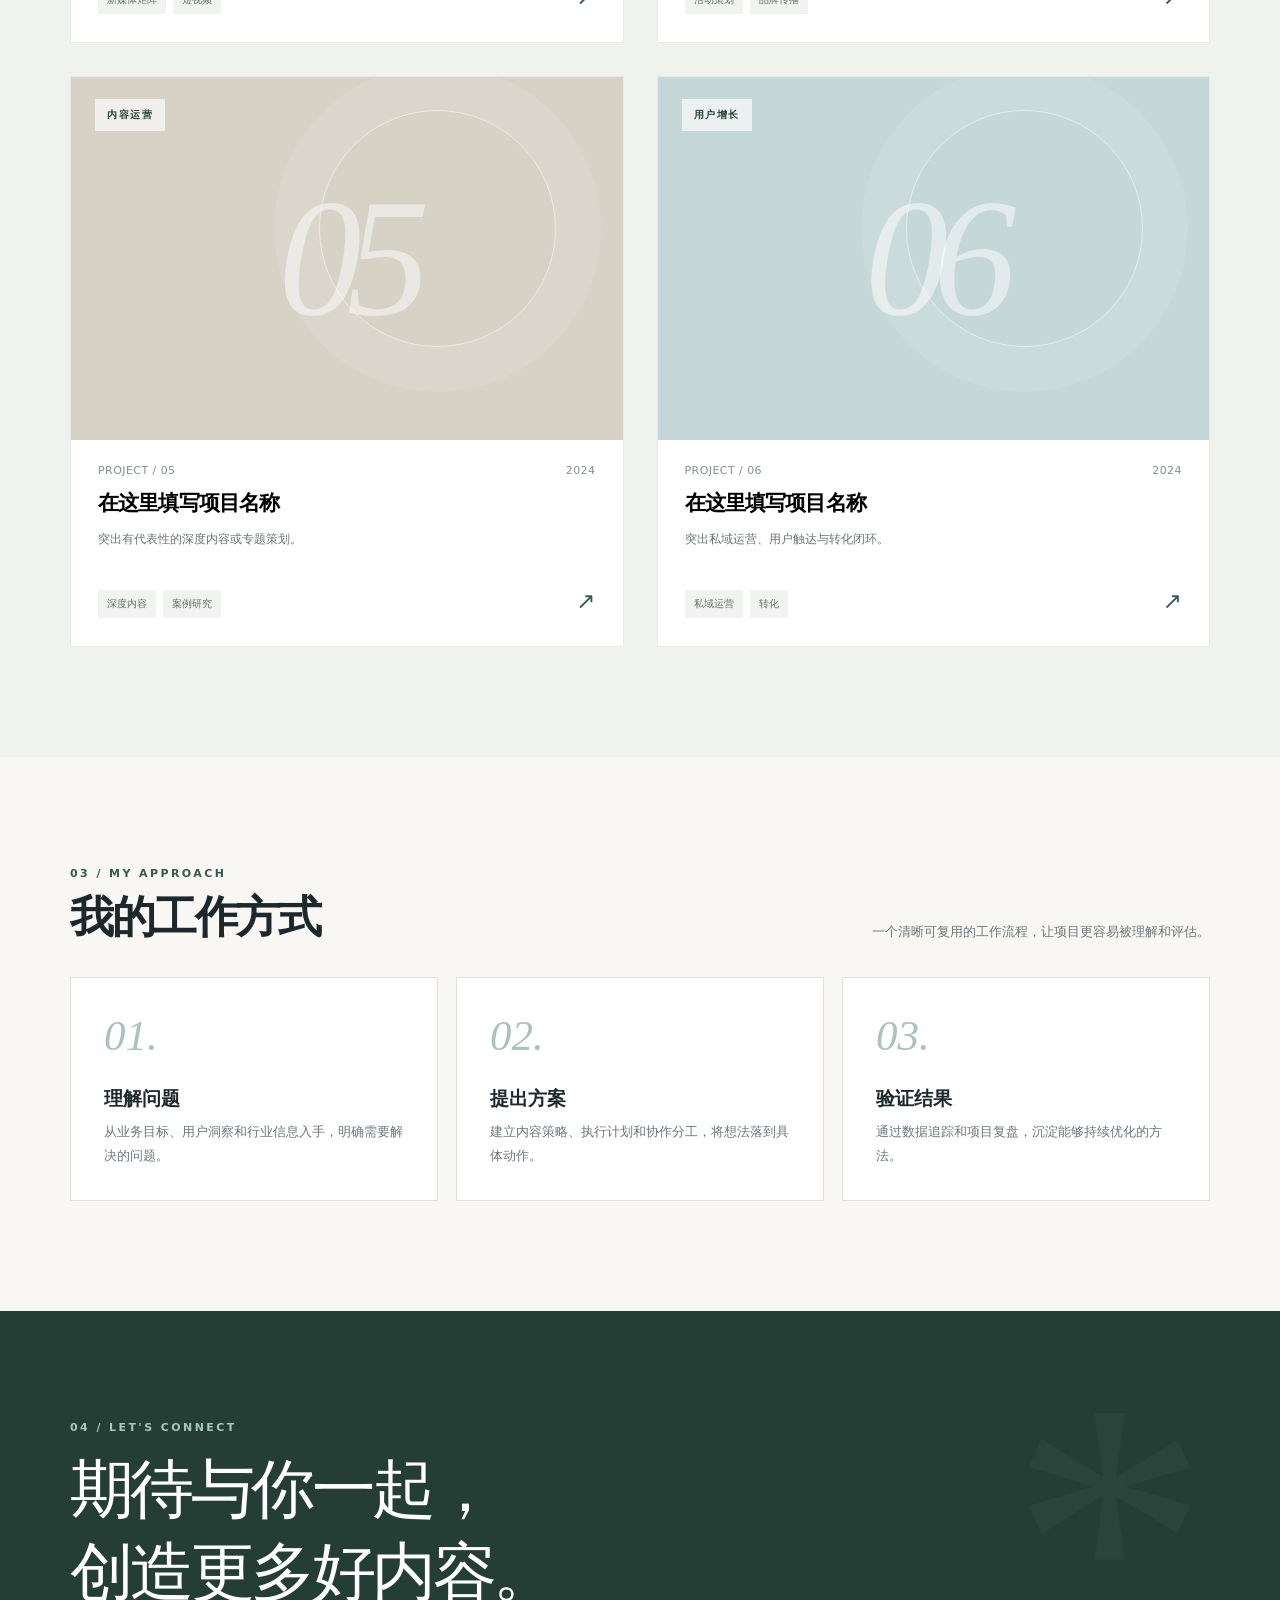
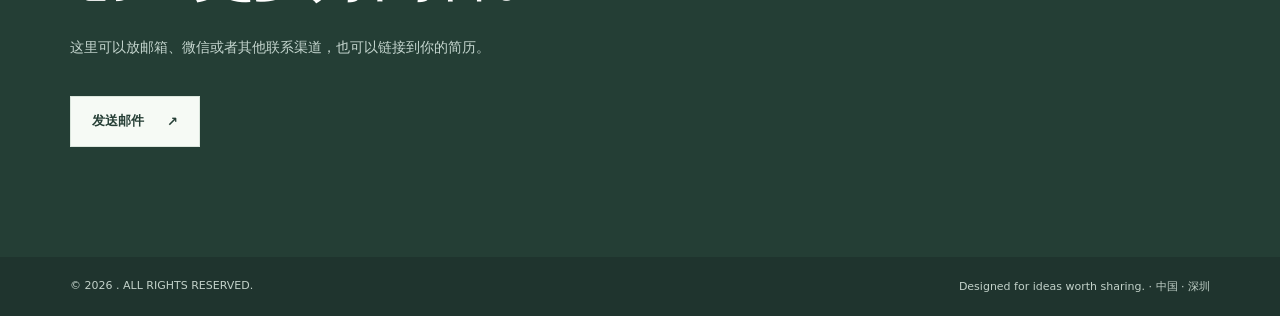
==== commit 01485485: "Update index.html" ====
--- a/index.html
+++ b/index.html
@@ -43,7 +43,7 @@
   </div></div>
   <div class="ticker"><div class="container tickerIn"><span>CONTENT STRATEGY</span><span class="tickerDot">✳</span><span>USER GROWTH</span><span class="tickerDot">✳</span><span>CREATIVE THINKING</span><span class="tickerDot">✳</span><span>DATA INSIGHTS</span></div></div>
   <section id="about"><div class="container"><div class="sectionHead"><div><div class="eyebrow">01 / ABOUT ME</div><h2>不止是内容，<br>更关注内容带来的价值。</h2></div><p></p></div>
-    <div class="aboutGrid"><div><div class="stats" id="stats"></div></div><div id="expertise"></div></div>
+ <div class="aboutGrid"><p class="desc" id="aboutDesc"></p><div class="stats" id="stats"></div><div class="expertise" id="expertise"></div></div>
   </div></section>
   <section class="work" id="works"><div class="container"><div class="sectionHead"><div><div class="eyebrow">02 / SELECTED WORKS</div><h2>精选项目 · Selected works</h2></div><p>按项目展示背景、策略、执行与成果。每个项目可单独打开详情，添加图片后会自动等比显示。</p></div><div id="filters" class="filterBar" role="group" aria-label="按项目类型筛选"></div><div class="projectGrid" id="projectGrid"></div></div></section>
   <section id="method"><div class="container"><div class="sectionHead"><div><div class="eyebrow">03 / MY APPROACH</div><h2>我的工作方式</h2></div><p>一个清晰可复用的工作流程，让项目更容易被理解和评估。</p></div><div class="processGrid"><article class="step"><span>01.</span><h3>理解问题</h3><p>从业务目标、用户洞察和行业信息入手，明确需要解决的问题。</p></article><article class="step"><span>02.</span><h3>提出方案</h3><p>建立内容策略、执行计划和协作分工，将想法落到具体动作。</p></article><article class="step"><span>03.</span><h3>验证结果</h3><p>通过数据追踪和项目复盘，沉淀能够持续优化的方法。</p></article></div></div></section>
